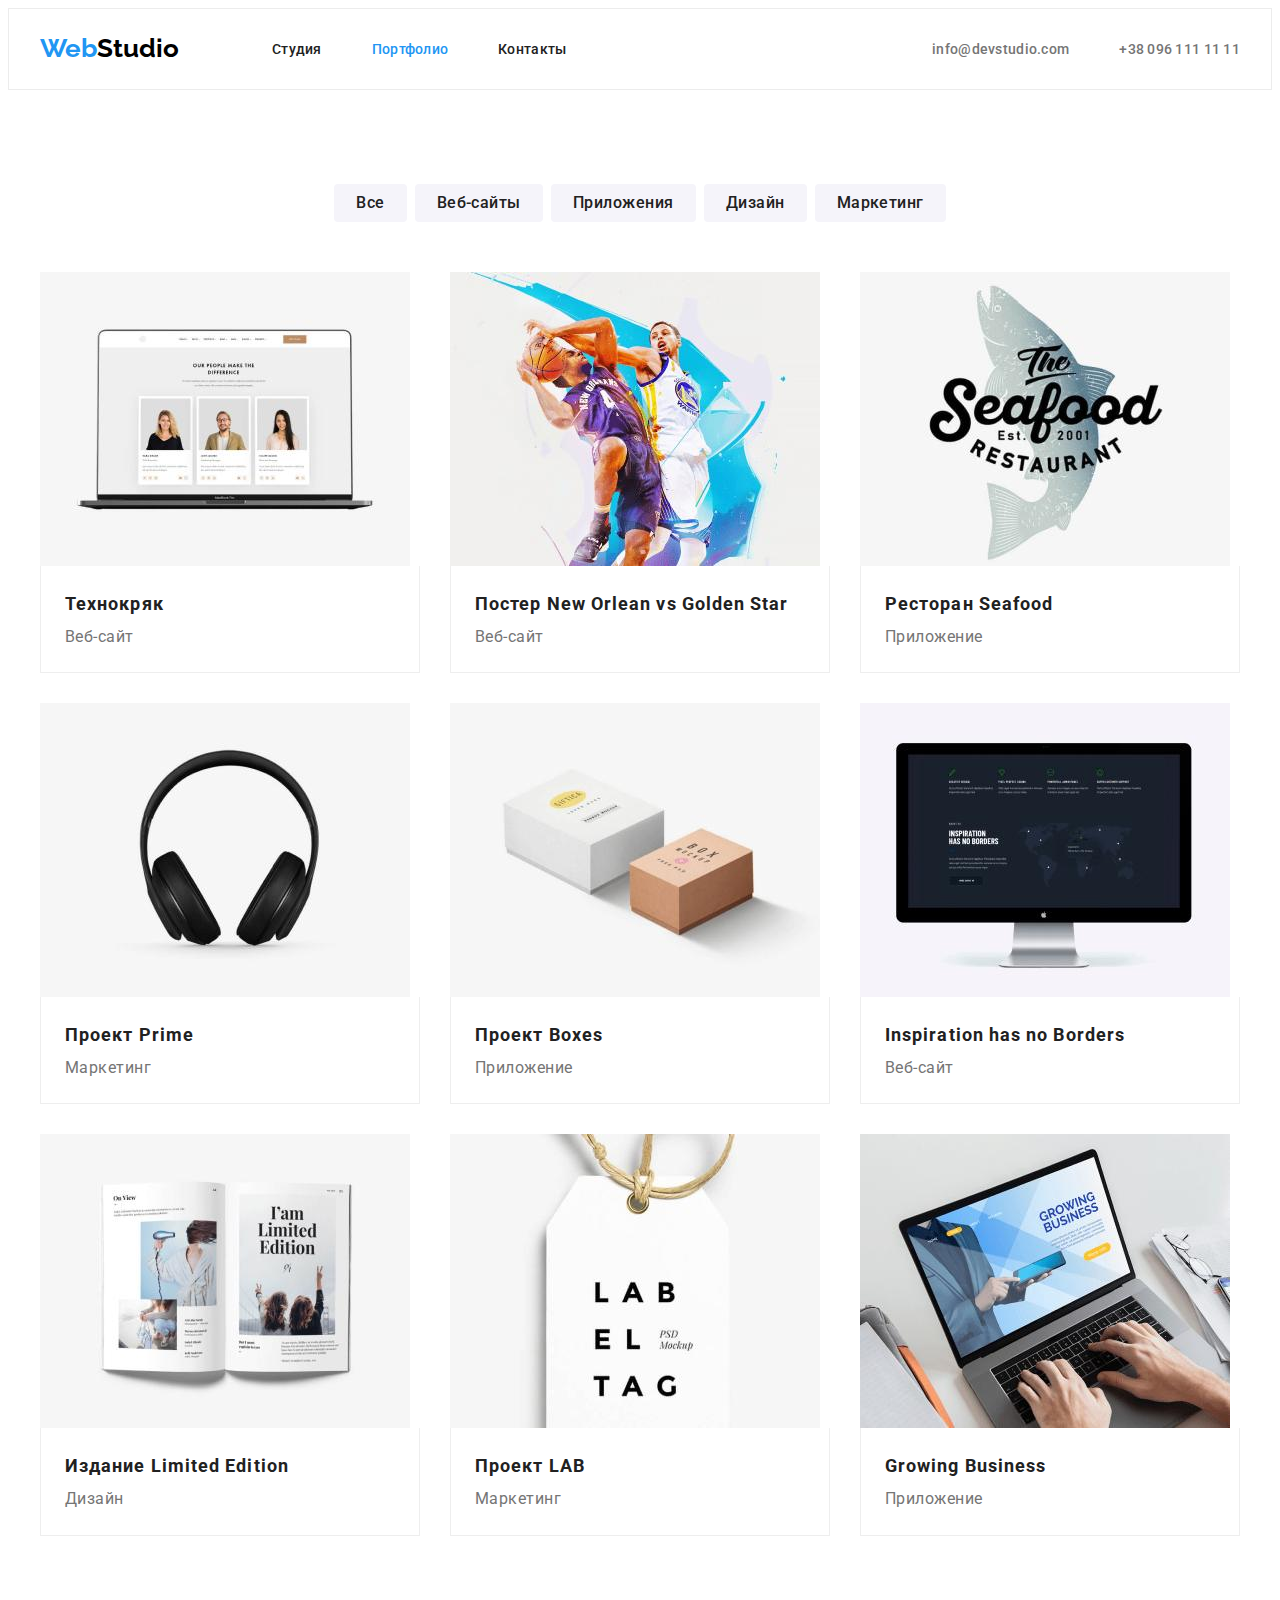
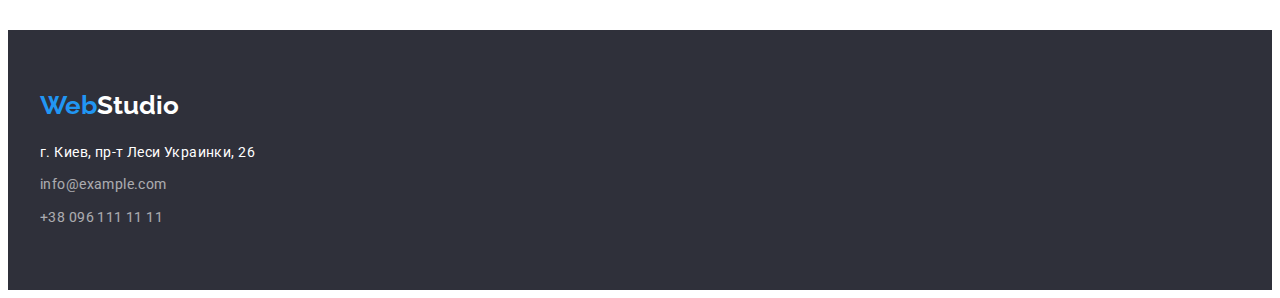
==== portfolio.html @ 0b0dd0bf "Added new styles" ====
<!DOCTYPE html>
<html lang="ru">
  <head>
    <meta charset="UTF-8" />
    <meta http-equiv="X-UA-Compatible" content="IE=edge" />
    <meta name="viewport" content="width=device-width, initial-scale=1.0" />
    <title>Портфолио</title>
    <link rel="preconnect" href="https://fonts.gstatic.com" />
    <link
      href="https://fonts.googleapis.com/css2?family=Raleway:wght@700&family=Roboto:wght@400;500;700;900&display=swap"
      rel="stylesheet"
    />
    <link
      rel="stylesheet"
      href="https://cdnjs.cloudflare.com/ajax/libs/modern-normalize/1.0.0/modern-normalize.css"
      integrity="sha512-Zx6MlUMKSVJoQ+83OwhdILe8cSEsCzfqThJd7J/VA2UrK6Ctj85p+xzqfyuNXE5B1k25uUdmJ2OzItbBy9GHAQ=="
      crossorigin="anonymous"
    />
    <link rel="stylesheet" href="./css/styles.css" />
  </head>
  <body>
    <header class="header">
      <div class="container">
        <nav class="navigation">
          <a lang="en" class="logo link" href="./index.html"
            >Web<span class="logo-black">Studio</span>
          </a>
          <ul class="navigation-list list">
            <li class="navigation-item">
              <a class="navigation-link link" href="./index.html">Студия</a>
            </li>
            <li class="navigation-item">
              <a class="navigation-link link curent" href="./portfolio.html"
                >Портфолио
              </a>
            </li>
            <li class="navigation-item">
              <a class="navigation-link link" href="#">Контакты</a>
            </li>
          </ul>
        </nav>
        <ul class="contacts-list list">
          <li lang="en" class="contacts-item">
            <a class="mail-link link" href="mailto:info@devstudio.com"
              >info@devstudio.com
            </a>
          </li>
          <li class="contacts-item">
            <a class="tel-link link" href="tel:+380961111111"
              >+38 096 111 11 11
            </a>
          </li>
        </ul>
      </div>
    </header>

    <main>
      <h1 class="visually-hidden">Портфолио</h1>
      <section class="portfolio">
        <div class="container">
          <ul class="filter-list list">
            <li class="filter-item">
              <button class="btn" type="button">Все</button>
            </li>
            <li class="filter-item">
              <button class="btn" type="button">Веб-сайты</button>
            </li>
            <li class="filter-item">
              <button class="btn" type="button">Приложения</button>
            </li>
            <li class="filter-item">
              <button class="btn" type="button">Дизайн</button>
            </li>
            <li class="filter-item">
              <button class="btn" type="button">Маркетинг</button>
            </li>
          </ul>
          <h2 class="visually-hidden">Работы</h2>
          <ul class="portfolio-list list">
            <li class="portfolio-item">
              <a class="portfolio-link link" href="">
                <img
                  class="link"
                  src="./images/Портфолио/portfolio1.jpg"
                  alt="Ноутбук с открытым сайтом"
                  width="370"
                  height="294"
                />
                <div class="portfolio-description">
                  <h3 class="portfolio-title">Технокряк</h3>
                  <p class="portfolio-text">Веб-сайт</p>
                </div>
              </a>
            </li>
            <li class="portfolio-item">
              <a class="portfolio-link link" href="">
                <img
                  class="link"
                  src="./images/Портфолио/portfolio2.jpg"
                  alt="Постер с двумя баскетболстами"
                  width="370"
                  height="294"
                />
                <div class="portfolio-description">
                  <h3 class="portfolio-title">
                    Постер <span lang="en">New Orlean vs Golden Star</span>
                  </h3>
                  <p class="portfolio-text">Веб-сайт</p>
                </div>
              </a>
            </li>
            <li class="portfolio-item">
              <a class="portfolio-link link" href="">
                <img
                  class="link"
                  src="./images/Портфолио/portfolio3.jpg"
                  alt="Логотип ресторана"
                  width="370"
                  height="294"
                />
                <div class="portfolio-description">
                  <h3 class="portfolio-title">
                    Ресторан <span lang="en">Seafood</span>
                  </h3>
                  <p class="portfolio-text">Приложение</p>
                </div>
              </a>
            </li>
            <li class="portfolio-item">
              <a class="portfolio-link link" href="">
                <img
                  class="link"
                  src="./images/Портфолио/portfolio4.jpg"
                  alt="Черные наушники"
                  width="370"
                  height="294"
                />
                <div class="portfolio-description">
                  <h3 class="portfolio-title">
                    Проект <span lang="en">Prime</span>
                  </h3>
                  <p class="portfolio-text">Маркетинг</p>
                </div>
              </a>
            </li>
            <li class="portfolio-item">
              <a class="portfolio-link link" href="">
                <img
                  class="link"
                  src="./images/Портфолио/portfolio5.jpg"
                  alt="Белая и коричневая коробки"
                  width="370"
                  height="294"
                />
                <div class="portfolio-description">
                  <h3 class="portfolio-title">
                    Проект <span lang="en">Boxes</span>
                  </h3>
                  <p class="portfolio-text">Приложение</p>
                </div>
              </a>
            </li>
            <li class="portfolio-item">
              <a class="portfolio-link link" href="">
                <img
                  class="link"
                  src="./images/Портфолио/portfolio6.jpg"
                  alt="Монитор с открытым сайтом"
                  width="370"
                  height="294"
                />
                <div class="portfolio-description">
                  <h3 class="portfolio-title" lang="en">
                    Inspiration has no Borders
                  </h3>
                  <p class="portfolio-text">Веб-сайт</p>
                </div>
              </a>
            </li>
            <li class="portfolio-item">
              <a class="portfolio-link link" href="">
                <img
                  class="link"
                  src="./images/Портфолио/portfolio7.jpg"
                  alt="Открытый журнал"
                  width="370"
                  height="294"
                />
                <div class="portfolio-description">
                  <h3 class="portfolio-title">
                    Издание <span lang="en">Limited Edition</span>
                  </h3>
                  <p class="portfolio-text">Дизайн</p>
                </div>
              </a>
            </li>
            <li class="portfolio-item">
              <a class="portfolio-link link" href="">
                <img
                  class="link"
                  src="./images/Портфолио/portfolio8.jpg"
                  alt="Бирка с надписью LAB EL TAG"
                  width="370"
                  height="294"
                />
                <div class="portfolio-description">
                  <h3 class="portfolio-title">
                    Проект <span lang="en">LAB</span>
                  </h3>
                  <p class="portfolio-text">Маркетинг</p>
                </div>
              </a>
            </li>
            <li class="portfolio-item">
              <a class="portfolio-link link" href="">
                <img
                  class="link"
                  src="./images/Портфолио/portfolio9.jpg"
                  alt="Ноутбук с открытым приложением"
                  width="370"
                  height="294"
                />
                <div class="portfolio-description">
                  <h3 class="portfolio-title" lang="en">Growing Business</h3>
                  <p class="portfolio-text">Приложение</p>
                </div>
              </a>
            </li>
          </ul>
        </div>
      </section>
    </main>

    <footer class="footer">
      <div class="container">
        <a class="logo second link" lang="en" href="./index.html"
          >Web<span class="logo-white">Studio</span>
        </a>
        <address class="address">
          <ul class="address-list list">
            <li class="address-list-item">
              <a
                href="https://goo.gl/maps/pXZyXXm4pR66iuyq8"
                target="_blank"
                rel="noopener noreferrer"
                class="address-location-link link"
                >г. Киев, пр-т Леси Украинки, 26
              </a>
            </li>
            <li class="address-list-item">
              <a
                class="adress-contact-link link"
                lang="en"
                href="mailto:info@example.com"
                >info@example.com
              </a>
            </li>
            <li class="contact-list-item">
              <a class="adress-contact-link link" href="tel:+380961111111"
                >+38 096 111 11 11
              </a>
            </li>
          </ul>
        </address>
      </div>
    </footer>
  </body>
</html>
---- css/styles.css ----
:root {
  --main-font: "Roboto", sans-serif;
  --secondary-font: "Raleway", sans-serif;
  --accent-color: #2196f3;
  --main-color-text: #212121;
  --second-color-text: #757575;
  --third-color-text: #ffffff;
  --section-pt: 94px;
  --section-pb: 94px;
}

body {
  font-family: var(--main-font);
  color: var(--main-color-text);
}

.link {
  text-decoration: none;
}

.list {
  list-style: none;
}

.address {
  font-style: normal;
}

h1,
h2,
h3,
h4,
h5,
h6,
p {
  margin: 0;
  padding: 0;
}

ul,
ol {
  margin: 0;
  padding: 0;
}

img {
  display: block;
}

.visually-hidden {
  position: absolute !important;
  clip: rect(1px 1px 1px 1px); /* IE6, IE7 */
  clip: rect(1px, 1px, 1px, 1px);
  padding: 0 !important;
  border: 0 !important;
  height: 1px !important;
  width: 1px !important;
  overflow: hidden;
}

.container {
  width: 1200px;
  margin: 0 auto;
  padding-left: 15px;
  padding-right: 15px;
}

.header .container {
  display: flex;
  align-items: center;
}

.header {
  display: flex;
  align-items: center;
  padding-top: 24px;
  padding-bottom: 25px;
  border: 1px solid #ececec;
}

.navigation {
  display: flex;
  align-items: center;
}

.navigation-list {
  display: flex;
  align-items: center;
}

.contacts-list {
  display: flex;
  align-items: center;
  margin-left: auto;
}

.logo {
  font-family: var(--secondary-font);
  font-weight: 700;
  font-size: 26px;
  line-height: 1.19;
  color: var(--accent-color);
  margin-right: 93px;
}

.logo-black {
  color: #000000;
  font-family: var(--secondary-font);
}

.navigation-item:not(:last-child),
.mail-link {
  margin-right: 50px;
}

.navigation-link {
  font-family: var(--main-font);
  font-weight: 500;
  font-size: 14px;
  line-height: 1.14;
  letter-spacing: 0.02em;
  color: var(--main-color-text);
}

.navigation-link:hover,
.navigation-link:focus {
  color: var(--accent-color);
}

.curent {
  color: var(--accent-color);
}

.tel-link,
.mail-link {
  font-family: var(--main-font);
  font-style: normal;
  font-weight: 500;
  font-size: 14px;
  line-height: 1.14;
  letter-spacing: 0.02em;
  color: var(--second-color-text);
}

.tel-link:hover,
.tel-link:focus,
.mail-link:hover,
.mail-link:focus {
  color: var(--accent-color);
}

.hero {
  background-color: #2f303a;
}

.hero .container {
  padding: 200px 252px;
  text-align: center;
}

.main-title {
  font-family: var(--main-font);
  font-weight: 900;
  font-size: 44px;
  line-height: 1.36;
  text-align: center;
  letter-spacing: 0.06em;
  text-transform: uppercase;
  color: var(--third-color-text);
  margin-bottom: 30px;
}

.modal-btn {
  font-family: var(--main-font);
  font-weight: bold;
  font-size: 16px;
  line-height: 1.88;
  text-align: center;
  letter-spacing: 0.06em;
  background-color: var(--accent-color);
  color: #ffffff;
  cursor: pointer;
  box-shadow: 0px 4px 4px rgba(0, 0, 0, 0.15);
  border-radius: 4px;
  padding: 10px 32px;
  border-style: none;
}

.modal-btn:hover,
.modal-btn:focus {
  background: #188ce8;
}

.features {
  padding-top: var(--section-pt);
  padding-bottom: var(--section-pb);
  text-align: left;
}

.features-title {
  font-family: var(--main-font);
  font-style: normal;
  font-weight: bold;
  font-size: 14px;
  line-height: 1.14;
  letter-spacing: 0.03em;
  text-transform: uppercase;
  color: var(--main-color-text);
}

.features-list {
  display: flex;
  margin-left: -30px;
  margin-top: -30px;
}

.features-item {
  flex-basis: calc(100% / 4 - 30px);
  margin-left: 30px;
  margin-top: 30px;
}

.features-description {
  font-family: var(--main-font);
  font-size: 14px;
  line-height: 1.71;
  letter-spacing: 0.03em;
  color: var(--second-color-text);
  margin-top: 10px;
}

.works {
  padding-bottom: var(--section-pb);
}

.works-title {
  font-family: var(--main-font);
  font-weight: bold;
  font-size: 36px;
  line-height: 1.17;
  /*text-align: center;*/
  letter-spacing: 0.03em;
  color: var(--main-color-text);
  margin-bottom: 50px;
  text-align: center;
}

.works-list {
  display: flex;
  flex-wrap: wrap;
  margin-left: -30px;
  margin-top: -30px;
}

.our-team {
  background-color: #f5f4fa;
  padding-top: var(--section-pt);
  padding-bottom: var(--section-pb);
  text-align: center;
}

.team-list {
  display: flex;
  flex-wrap: wrap;
  margin-left: -30px;
  margin-top: -30px;
}

.works-list-img {
  flex-basis: calc(100% / 3 - 30px);
  margin-left: 30px;
  margin-top: 30px;
}

.team-list-item {
  flex-basis: calc(100% / 4 - 30px);
  margin-left: 30px;
  margin-top: 30px;
  /* material shadow v1 */
  box-shadow: 0px 1px 3px rgba(0, 0, 0, 0.12), 0px 1px 1px rgba(0, 0, 0, 0.14),
    0px 2px 1px rgba(0, 0, 0, 0.2);
  border-radius: 0px 0px 4px 4px;
  background-color: var(--third-color-text);
}

.team-members-wrapper-content {
  padding-top: 30px;
  padding-bottom: 30px;
}

.team-title {
  font-family: var(--main-font);
  font-style: normal;
  font-weight: bold;
  font-size: 36px;
  line-height: 1.17;
  letter-spacing: 0.03em;
  color: var(--main-color-text);
  margin-bottom: 50px;
  text-align: center;
}

.team-member-title {
  font-family: var(--main-font);
  font-style: normal;
  font-weight: 500;
  font-size: 16px;
  line-height: 1.19;
  /*text-align: center;*/
  letter-spacing: 0.03em;
  color: var(--main-color-text);
}

.team-member-list-position {
  font-family: var(--main-font);
  font-size: 16px;
  line-height: 1.19;
  /*text-align: center;*/
  letter-spacing: 0.03em;

  color: var(--second-color-text);
}

footer {
  background-color: #2f303a;
  padding-top: 60px;
  padding-bottom: 60px;
}

.logo.second {
  display: inline-block;
  margin-bottom: 20px;
}

.logo-white {
  color: var(--third-color-text);
  font-family: var(--secondary-font);
}

.address-location-link {
  font-family: var(--main-font);
  font-style: normal;
  font-weight: normal;
  font-size: 14px;
  line-height: 1.7;
  letter-spacing: 0.03em;
  color: var(--third-color-text);
}

.adress-contact-link {
  font-family: var(--main-font);
  font-style: normal;
  font-weight: normal;
  font-size: 14px;
  line-height: 1.7;
  letter-spacing: 0.03em;
  color: var(--third-color-text);
  opacity: 0.6;
}

.address-list-item {
  margin-bottom: 9px;
}

.filter-list {
  display: flex;
  justify-content: center;
  margin-bottom: 50px;
}

.filter-item:not(:last-child) {
  margin-right: 8px;
}

.portfolio {
  padding-top: 94px;
  padding-bottom: 94px;
}

.btn {
  font-family: var(--main-font);
  font-weight: 500;
  font-size: 16px;
  line-height: 1.6;
  text-align: center;
  letter-spacing: 0.03em;
  color: var(--main-color-text);
  cursor: pointer;
  background: #f5f4fa;
  border-radius: 4px;
  padding: 6px 22px;
  border-style: none;
}

.btn:hover,
.btn:focus {
  background-color: var(--accent-color);
  color: var(--third-color-text);
}

.portfolio-list {
  display: flex;
  flex-wrap: wrap;
  margin-left: -30px;
  margin-top: -30px;
}

.portfolio-item {
  flex-basis: calc(100% / 3 - 30px);
  margin-left: 30px;
  margin-top: 30px;
}

.portfolio-title {
  font-family: var(--main-font);
  font-style: normal;
  font-weight: bold;
  font-size: 18px;
  line-height: 2;
  letter-spacing: 0.06em;
  color: var(--main-color-text);
}

.portfolio-text {
  font-family: var(--main-font);
  font-size: 16px;
  line-height: 1.9;
  letter-spacing: 0.03em;
  color: var(--second-color-text);
}

.portfolio-description {
  border: 1px solid #eeeeee;
  border-top: none;
  padding: 20px 24px;
}
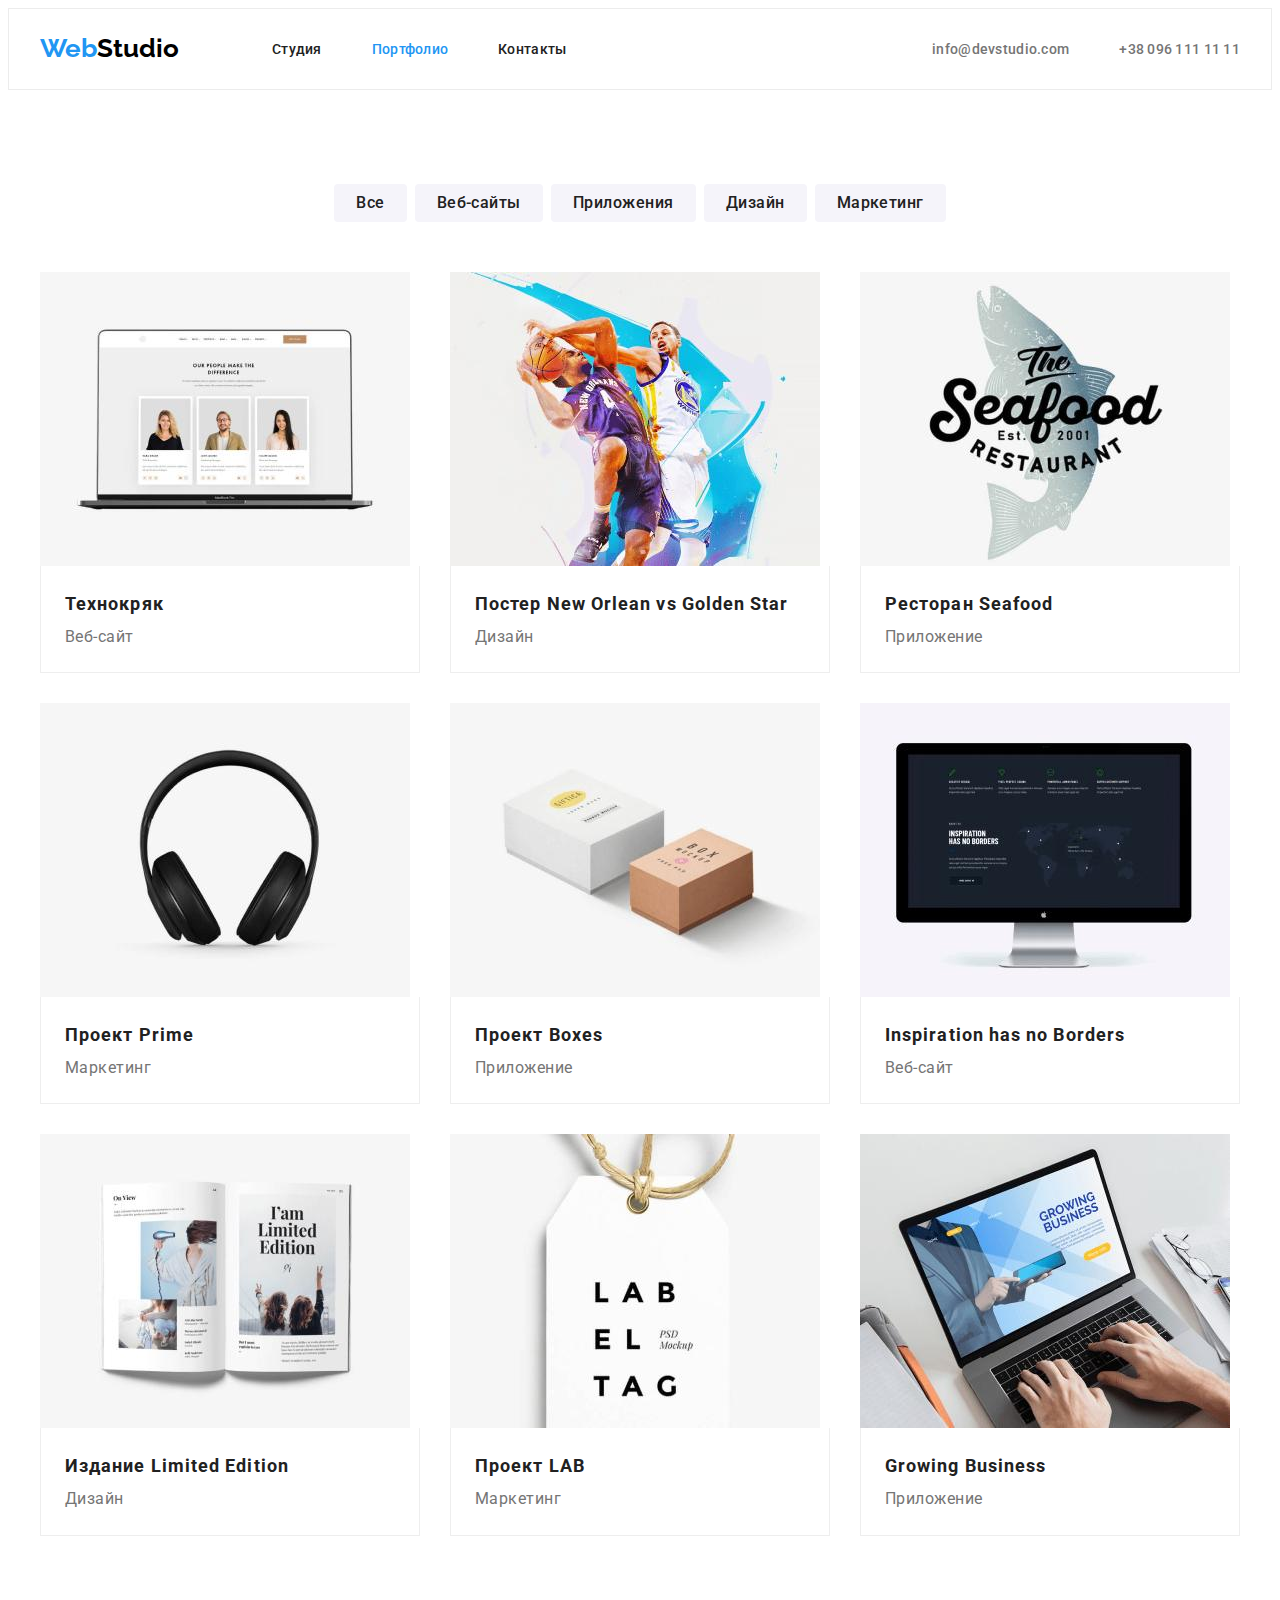
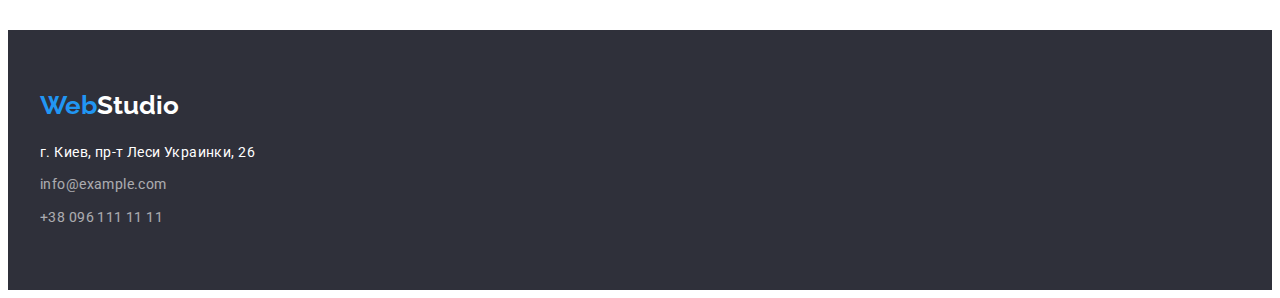
==== commit fc5a6a1f: "Fixed a mistake in the text" ====
--- a/portfolio.html
+++ b/portfolio.html
@@ -105,7 +105,7 @@
                   <h3 class="portfolio-title">
                     Постер <span lang="en">New Orlean vs Golden Star</span>
                   </h3>
-                  <p class="portfolio-text">Веб-сайт</p>
+                  <p class="portfolio-text">Дизайн</p>
                 </div>
               </a>
             </li>
